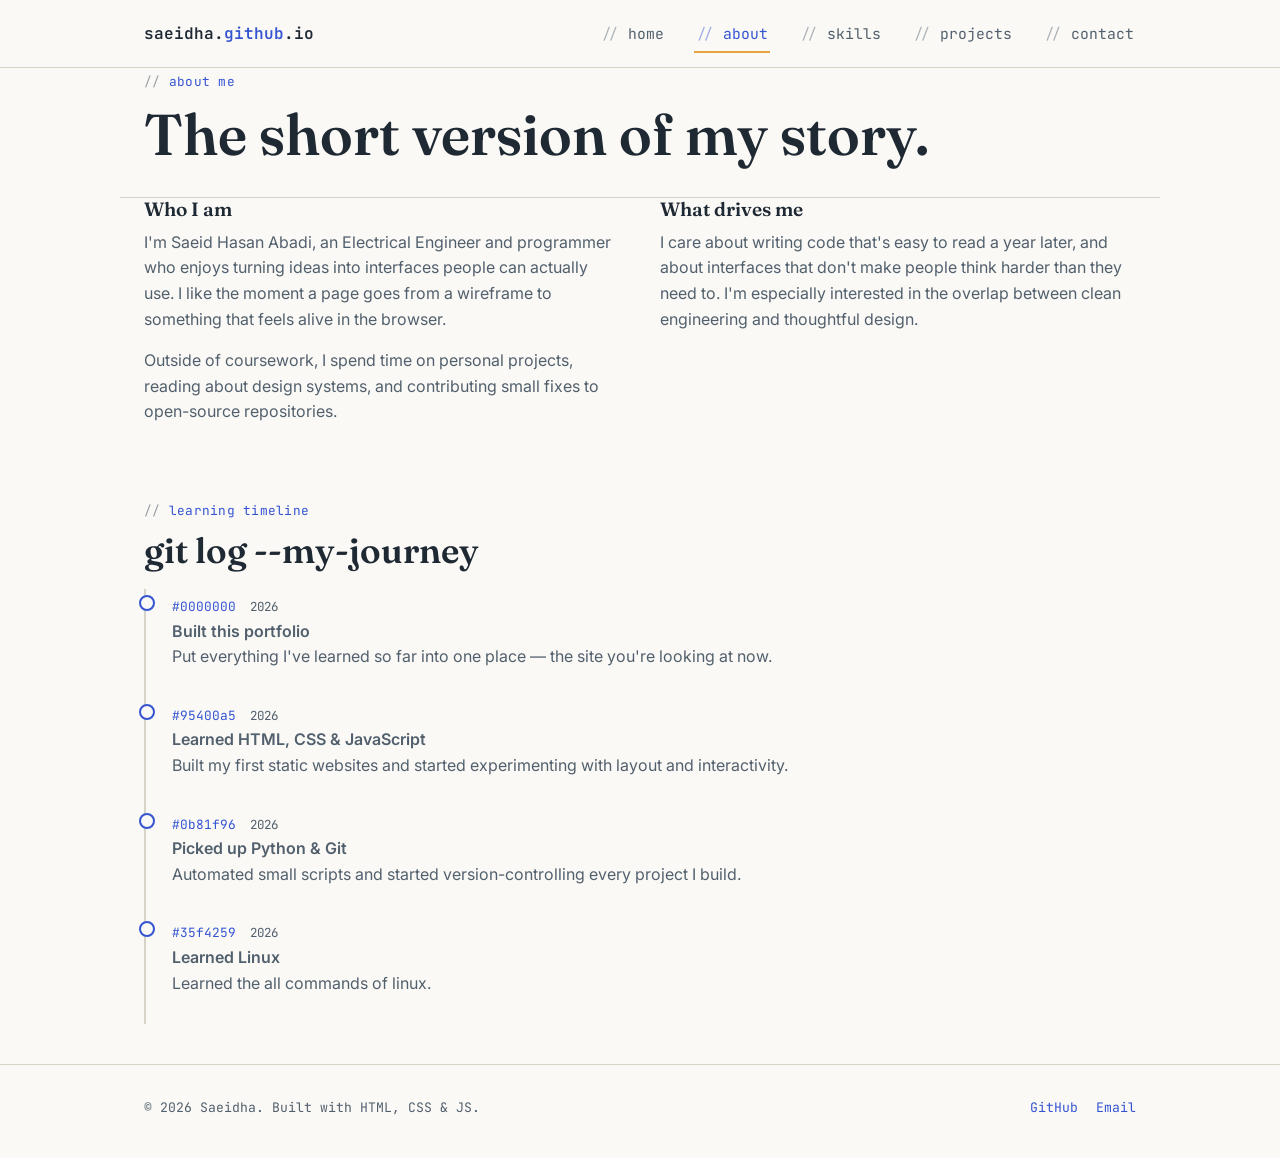
==== about.html @ 1e2b1870 "about page and some part of js has completed" ====
<!DOCTYPE html>
<html lang="en">
<head>
    <meta charset="UTF-8">
    <meta name="viewport" content="width=device-width, initial-scale=1.0">
    <title>About Me</title>
    <link rel="preconnect" href="https://fonts.googleapis.com">
<link href="https://fonts.googleapis.com/css2?family=Fraunces:wght@500;600&family=Inter:wght@400;500;600&family=JetBrains+Mono:wght@400;500&display=swap" rel="stylesheet">
<link rel="stylesheet" href="css files/head.css">
<link rel="stylesheet" href="css files/body.css">
</head>
<body>
    <nav class="site-nav">
  <div class="container nav-inner">
    <a href="index.html" class="brand">saeidha.<span>github</span>.io</a>
    <button class="nav-toggle" id="navToggle" aria-expanded="false" aria-controls="navLinks">menu</button>
    <ul class="nav-links" id="navLinks">
      <li><a href="index.html">home</a></li>
      <li><a href="about.html" aria-current="page">about</a></li>
      <li><a href="skills.html">skills</a></li>
      <li><a href="projects.html">projects</a></li>
      <li><a href="contact.html">contact</a></li>
    </ul>
  </div>
</nav>

<div class="container page-header">
  <p class="eyebrow">about me</p>
  <h1>The short version of my story.</h1>
</div>

<section class="container">
  <div class="bio-block">
    <div>
      <h3>Who I am</h3>
      <p>I'm Saeid Hasan Abadi, an Electrical Engineer and programmer who enjoys turning ideas into interfaces people can actually use. I like the moment a page goes from a wireframe to something that feels alive in the browser.</p>
      <p>Outside of coursework, I spend time on personal projects, reading about design systems, and contributing small fixes to open-source repositories.</p>
    </div>
    <div>
      <h3>What drives me</h3>
      <p>I care about writing code that's easy to read a year later, and about interfaces that don't make people think harder than they need to. I'm especially interested in the overlap between clean engineering and thoughtful design.</p>
    </div>
  </div>

  <p class="eyebrow">learning timeline</p>
  <h2>git log --my-journey</h2>
  <ul class="commit-log">
    <li class="commit">
      <span class="commit-hash">#0000000</span>
      <span class="commit-date">2026</span>
      <p class="commit-msg">Built this portfolio</p>
      <p>Put everything I've learned so far into one place — the site you're looking at now.</p>
    </li>
    <li class="commit">
      <span class="commit-hash">#95400a5</span>
      <span class="commit-date">2026</span>
      <p class="commit-msg">Learned HTML, CSS &amp; JavaScript</p>
      <p>Built my first static websites and started experimenting with layout and interactivity.</p>
    </li>
    <li class="commit">
      <span class="commit-hash">#0b81f96</span>
      <span class="commit-date">2026</span>
      <p class="commit-msg">Picked up Python &amp; Git</p>
      <p>Automated small scripts and started version-controlling every project I build.</p>
    </li>
    <li class="commit">
      <span class="commit-hash">#35f4259</span>
      <span class="commit-date">2026</span>
      <p class="commit-msg">Learned Linux</p>
      <p>Learned the all commands of linux.</p>
    </li>
  </ul>
</section>

<footer class="site-footer">
      <div class="container footer-inner">
        <span>© 2026 Saeidha. Built with HTML, CSS &amp; JS.</span>
        <div class="footer-links">
          <a href="https://github.com/saeidha92" target="_blank" rel="noopener"
            >GitHub</a
          >
          <a href="saeidha@ymail.com">Email</a>
        </div>
      </div>
    </footer>

<script src="js/script.js"></script>
</body>
</html>
---- css files/head.css ----
.site-nav {
  position: sticky;
  top: 0;
  z-index: 50;
  height: var(--nav-height);
  display: flex;
  align-items: center;
  background: rgba(250, 249, 246, 0.88);
  backdrop-filter: blur(8px);
  border-bottom: 1px solid var(--line);
}

.nav-inner {
  width: 100%;
  display: flex;
  align-items: center;
  justify-content: space-between;
}

.brand {
  font-family: var(--font-mono);
  font-weight: 600;
  font-size: 1rem;
  color: var(--ink);
}
.brand span {
  color: var(--accent);
}

.nav-links {
  display: flex;
  gap: 28px;
  list-style: none;
  margin: 0;
  padding: 0;
  font-family: var(--font-mono);
  font-size: 0.92rem;
}

.nav-links a {
  color: var(--ink-soft);
  position: relative;
  padding: 4px 2px;
}
.nav-links a::before {
  content: "// ";
  opacity: 0.45;
}
.nav-links a:hover,
.nav-links a[aria-current="page"] {
  color: var(--accent);
  text-decoration: none;
}
.nav-links a[aria-current="page"]::after {
  content: "";
  position: absolute;
  left: 0;
  right: 0;
  bottom: -6px;
  height: 2px;
  background: var(--accent-warm);
}

.nav-toggle {
  display: none;
  background: none;
  border: 1px solid var(--line);
  border-radius: 6px;
  padding: 6px 10px;
  font-family: var(--font-mono);
  cursor: pointer;
}

@media (max-width: 720px) {
  .nav-toggle {
    display: inline-block;
  }
  .nav-links {
    position: absolute;
    top: var(--nav-height);
    left: 0;
    right: 0;
    background: var(--bg);
    border-bottom: 1px solid var(--line);
    flex-direction: column;
    gap: 0;
    padding: 8px 24px 16px;
    display: none;
  }
  .nav-links.open {
    display: flex;
  }
  .nav-links li {
    padding: 10px 0;
    border-bottom: 1px dashed var(--line);
  }
  .nav-links li:last-child {
    border-bottom: none;
  }
}


/* section */
.page-header {
  padding: 56px 0 24px;
  border-bottom: 1px solid var(--line);
  margin-bottom: 48px;
}

section { padding: 0 0 64px; }
---- css files/body.css ----
/* page root */

:root {
  --bg: #faf9f6;
  --bg-alt: #f1efe8;
  --ink: #1f2933;
  --ink-soft: #52606d;
  --accent: #3454d1;
  --accent-warm: #e8a33d;
  --line: #d8d3c7;
  --card-shadow:
    0 1px 0 rgba(31, 41, 51, 0.04), 0 8px 24px rgba(31, 41, 51, 0.06);

  --font-display: "Fraunces", Georgia, serif;
  --font-body: "Inter", -apple-system, sans-serif;
  --font-mono: "JetBrains Mono", "Courier New", monospace;

  --radius: 10px;
  --nav-height: 68px;
}
* {
  box-sizing: border-box;
}

html {
  scroll-behavior: smooth;
}

body {
  margin: 0;
  background: var(--bg);
  color: var(--ink);
  font-family: var(--font-body);
  line-height: 1.6;
  -webkit-font-smoothing: antialiased;
}

img {
  max-width: 100%;
  display: block;
}

a {
  color: var(--accent);
  text-decoration: none;
}
a:hover {
  text-decoration: underline;
}

:focus-visible {
  outline: 2px solid var(--accent);
  outline-offset: 3px;
  border-radius: 4px;
}

h1,
h2,
h3 {
  font-family: var(--font-display);
  font-weight: 600;
  color: var(--ink);
  line-height: 1.15;
  margin: 0 0 0.5em;
}

h1 {
  font-size: clamp(2.2rem, 4vw + 1rem, 3.6rem);
}
h2 {
  font-size: clamp(1.6rem, 2vw + 1rem, 2.2rem);
}
h3 {
  font-size: 1.2rem;
}

p {
  margin: 0 0 1em;
  color: var(--ink-soft);
  max-width: 62ch;
}

.container {
  max-width: 1040px;
  margin: 0 auto;
  padding: 0 24px;
}

.eyebrow {
  font-family: var(--font-mono);
  font-size: 0.8rem;
  color: var(--accent);
  letter-spacing: 0.02em;
  display: inline-block;
  margin-bottom: 0.75em;
}
.eyebrow::before {
  content: "// ";
  color: var(--ink-soft);
  opacity: 0.6;
}
.btn {
  display: inline-flex;
  align-items: center;
  gap: 8px;
  font-family: var(--font-mono);
  font-size: 0.92rem;
  padding: 11px 20px;
  border-radius: 8px;
  border: 1px solid transparent;
  cursor: pointer;
  transition:
    transform 0.15s ease,
    background 0.15s ease;
}

/* btn */
.btn:hover {
  text-decoration: none;
}
.btn-primary {
  background: var(--ink);
  color: var(--bg);
}
.btn-primary:hover {
  background: var(--accent);
  transform: translateY(-1px);
}
.btn-ghost {
  background: transparent;
  border-color: var(--line);
  color: var(--ink);
}
.btn-ghost:hover {
  border-color: var(--accent);
  color: var(--accent);
}

/* Hero and terminal */
.hero {
  padding: 72px 0 64px;
}
.hero-grid {
  display: grid;
  grid-template-columns: 1.1fr 0.9fr;
  gap: 48px;
  align-items: center;
}
@media (max-width: 800px) {
  .hero-grid {
    grid-template-columns: 1fr;
  }
}

.hero-title {
  margin-bottom: 0.3em;
}
.hero-role {
  font-family: var(--font-mono);
  color: blue;
  font-size: 1.05rem;
  margin-bottom: 1.2em;
}
.hero-actions {
  display: flex;
  gap: 14px;
  flex-wrap: wrap;
  margin-top: 1.6em;
}

.terminal {
  background: var(--ink);
  border-radius: var(--radius);
  box-shadow: var(--card-shadow);
  overflow: hidden;
  font-family: var(--font-mono);
  font-size: 0.9rem;
}
.terminal-bar {
  display: flex;
  gap: 6px;
  padding: 10px 14px;
  background: #171f27;
}
.terminal-bar span {
  width: 10px;
  height: 10px;
  border-radius: 50%;
  background: #4b5a68;
}
.terminal-bar span:nth-child(1) {
  background: #e8a33d;
}
.terminal-body {
  padding: 20px 18px 26px;
  color: #e8e6df;
  min-height: 150px;
}
.terminal-body .prompt {
  color: var(--accent-warm);
}
.terminal-body .cmd {
  color: #ffffff;
}
.terminal-body .out {
  color: #9fb3c8;
  display: block;
  margin: 0.3em 0 0.9em;
}
.caret {
  display: inline-block;
  width: 8px;
  height: 1.1em;
  background: var(--accent-warm);
  vertical-align: text-bottom;
  animation: blink 1s steps(1) infinite;
}
@keyframes blink {
  50% {
    opacity: 0;
  }
}

.avatar-frame {
  width: 96px;
  height: 96px;
  border-radius: 14px;
  overflow: hidden;
  margin-bottom: 20px;
  box-shadow: var(--card-shadow);
}



/* commit part */
.commit-log {
  list-style: none;
  margin: 0;
  padding: 0;
  border-left: 2px solid var(--line);
}
.commit {
  position: relative;
  padding: 4px 0 28px 26px;
}
.commit::before {
  content: "";
  position: absolute;
  left: -7px;
  top: 6px;
  width: 12px;
  height: 12px;
  border-radius: 50%;
  background: var(--bg);
  border: 2px solid var(--accent);
}
.commit-hash {
  font-family: var(--font-mono);
  font-size: 0.8rem;
  color: var(--accent);
  margin-right: 10px;
}
.commit-date {
  font-family: var(--font-mono);
  font-size: 0.78rem;
  color: var(--ink-soft);
}
.commit-msg {
  font-weight: 600;
  margin: 4px 0 2px;
}
.commit p {
  margin: 0;
}

.bio-block {
  display: grid;
  grid-template-columns: 1fr 1fr;
  gap: 40px;
  margin-bottom: 56px;
}
@media (max-width: 760px) {
  .bio-block {
    grid-template-columns: 1fr;
  }
}

/* footer */

.site-footer {
  border-top: 1px solid var(--line);
  margin-top: 40px;
  padding: 32px 0 40px;
}
.footer-inner {
  display: flex;
  justify-content: space-between;
  align-items: center;
  flex-wrap: wrap;
  gap: 12px;
  font-family: var(--font-mono);
  font-size: 0.82rem;
  color: var(--ink-soft);
}
.footer-links { display: flex; gap: 18px; }

@media (prefers-reduced-motion: reduce) {
  * { animation-duration: 0.001ms !important; transition-duration: 0.001ms !important; }
}
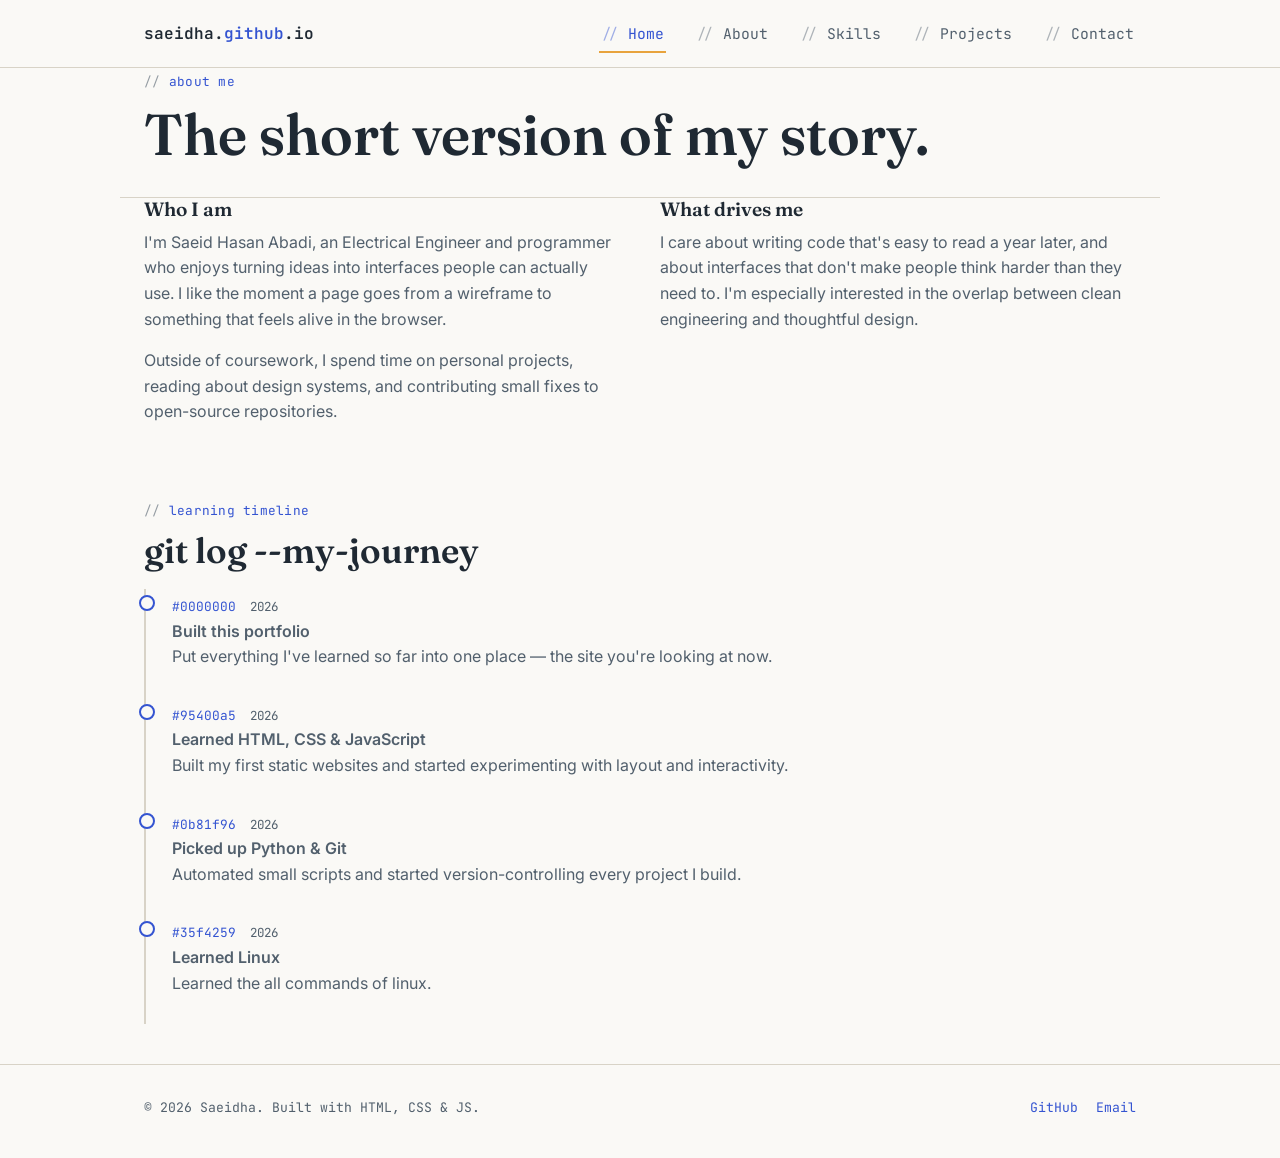
==== commit feaa3a18: "contact page completed and some bugs fixed" ====
--- a/about.html
+++ b/about.html
@@ -11,18 +11,25 @@
 </head>
 <body>
     <nav class="site-nav">
-  <div class="container nav-inner">
-    <a href="index.html" class="brand">saeidha.<span>github</span>.io</a>
-    <button class="nav-toggle" id="navToggle" aria-expanded="false" aria-controls="navLinks">menu</button>
-    <ul class="nav-links" id="navLinks">
-      <li><a href="index.html">home</a></li>
-      <li><a href="about.html" aria-current="page">about</a></li>
-      <li><a href="skills.html">skills</a></li>
-      <li><a href="projects.html">projects</a></li>
-      <li><a href="contact.html">contact</a></li>
-    </ul>
-  </div>
-</nav>
+      <div class="container nav-inner">
+        <a href="index.html" class="brand">saeidha.<span>github</span>.io</a>
+        <button
+          class="nav-toggle"
+          id="navToggle"
+          aria-expanded="false"
+          aria-controls="navLinks"
+        >
+          menu
+        </button>
+        <ul class="nav-links" id="navLinks">
+          <li><a href="index.html" aria-current="page">Home</a></li>
+          <li><a href="about.html">About</a></li>
+          <li><a href="skills.html">Skills</a></li>
+          <li><a href="projects.html">Projects</a></li>
+          <li><a href="contact.html">Contact</a></li>
+        </ul>
+      </div>
+    </nav>
 
 <div class="container page-header">
   <p class="eyebrow">about me</p>
--- a/css files/head.css
+++ b/css files/head.css
@@ -99,7 +99,6 @@
   }
 }
 
-
 /* section */
 .page-header {
   padding: 56px 0 24px;
@@ -107,4 +106,6 @@
   margin-bottom: 48px;
 }
 
-section { padding: 0 0 64px; }+section {
+  padding: 0 0 64px;
+}
--- a/css files/body.css
+++ b/css files/body.css
@@ -230,8 +230,6 @@
   box-shadow: var(--card-shadow);
 }
 
-
-
 /* commit part */
 .commit-log {
   list-style: none;
@@ -302,8 +300,190 @@
   font-size: 0.82rem;
   color: var(--ink-soft);
 }
-.footer-links { display: flex; gap: 18px; }
+.footer-links {
+  display: flex;
+  gap: 18px;
+}
 
 @media (prefers-reduced-motion: reduce) {
-  * { animation-duration: 0.001ms !important; transition-duration: 0.001ms !important; }
-}+  * {
+    animation-duration: 0.001ms !important;
+    transition-duration: 0.001ms !important;
+  }
+}
+
+/* skills */
+.skills-layout {
+  display: grid;
+  grid-template-columns: 1fr 1fr;
+  gap: 40px;
+}
+@media (max-width: 800px) {
+  .skills-layout {
+    grid-template-columns: 1fr;
+  }
+}
+
+.json-card {
+  background: var(--ink);
+  color: #e8e6df;
+  border-radius: var(--radius);
+  padding: 22px 24px;
+  font-family: var(--font-mono);
+  font-size: 0.88rem;
+  overflow-x: auto;
+  box-shadow: var(--card-shadow);
+}
+.json-card .k {
+  color: #9fb3c8;
+}
+.json-card .s {
+  color: var(--accent-warm);
+}
+.json-card .n {
+  color: #7fd1ae;
+}
+
+.badge-grid {
+  display: flex;
+  flex-wrap: wrap;
+  gap: 10px;
+  align-content: flex-start;
+}
+.badge {
+  font-family: var(--font-mono);
+  font-size: 0.85rem;
+  padding: 8px 14px;
+  border: 1px solid var(--line);
+  border-radius: 999px;
+  background: var(--bg-alt);
+  color: var(--ink);
+}
+/* projects */
+project-grid {
+  display: grid;
+  grid-template-columns: repeat(auto-fit, minmax(280px, 1fr));
+  gap: 24px;
+}
+.repo-card {
+  background: #fff;
+  border: 1px solid var(--line);
+  border-radius: var(--radius);
+  padding: 22px;
+  box-shadow: var(--card-shadow);
+  display: flex;
+  flex-direction: column;
+}
+.repo-name {
+  font-family: var(--font-mono);
+  font-weight: 600;
+  font-size: 1.02rem;
+  margin-bottom: 8px;
+  display: flex;
+  align-items: center;
+  gap: 8px;
+}
+.repo-name svg {
+  flex-shrink: 0;
+}
+.repo-desc {
+  flex-grow: 1;
+}
+.repo-tags {
+  display: flex;
+  flex-wrap: wrap;
+  gap: 6px;
+  margin: 10px 0 16px;
+}
+.tag {
+  font-family: var(--font-mono);
+  font-size: 0.72rem;
+  padding: 3px 9px;
+  border-radius: 999px;
+  background: var(--bg-alt);
+  color: var(--ink-soft);
+}
+.repo-meta {
+  display: flex;
+  align-items: center;
+  gap: 6px;
+  font-family: var(--font-mono);
+  font-size: 0.8rem;
+  color: var(--ink-soft);
+  margin-bottom: 14px;
+}
+.lang-dot {
+  width: 9px;
+  height: 9px;
+  border-radius: 50%;
+  background: var(--accent);
+  display: inline-block;
+}
+
+/* contact */
+
+.contact-layout {
+  display: grid;
+  grid-template-columns: 0.9fr 1.1fr;
+  gap: 48px;
+}
+@media (max-width: 800px) {
+  .contact-layout {
+    grid-template-columns: 1fr;
+  }
+}
+.contact-list {
+  list-style: none;
+  margin: 0;
+  padding: 0;
+}
+.contact-list li {
+  padding: 14px 0;
+  border-bottom: 1px solid var(--line);
+  display: flex;
+  align-items: center;
+  gap: 12px;
+}
+.contact-list li:first-child {
+  padding-top: 0;
+}
+
+.field {
+  margin-bottom: 18px;
+}
+.field label {
+  display: block;
+  font-family: var(--font-mono);
+  font-size: 0.85rem;
+  margin-bottom: 6px;
+  color: var(--ink);
+}
+.field input,
+.field textarea {
+  width: 100%;
+  font-family: var(--font-body);
+  font-size: 0.98rem;
+  padding: 11px 13px;
+  border: 1px solid var(--line);
+  border-radius: 8px;
+  background: #fff;
+  color: var(--ink);
+}
+.field input:focus,
+.field textarea:focus {
+  border-color: var(--accent);
+}
+.field-error {
+  font-family: var(--font-mono);
+  font-size: 0.78rem;
+  color: #b8433a;
+  margin-top: 5px;
+  min-height: 1em;
+}
+.form-status {
+  font-family: var(--font-mono);
+  font-size: 0.9rem;
+  margin-top: 10px;
+  min-height: 1.4em;
+  color: #2f8f5b;
+}
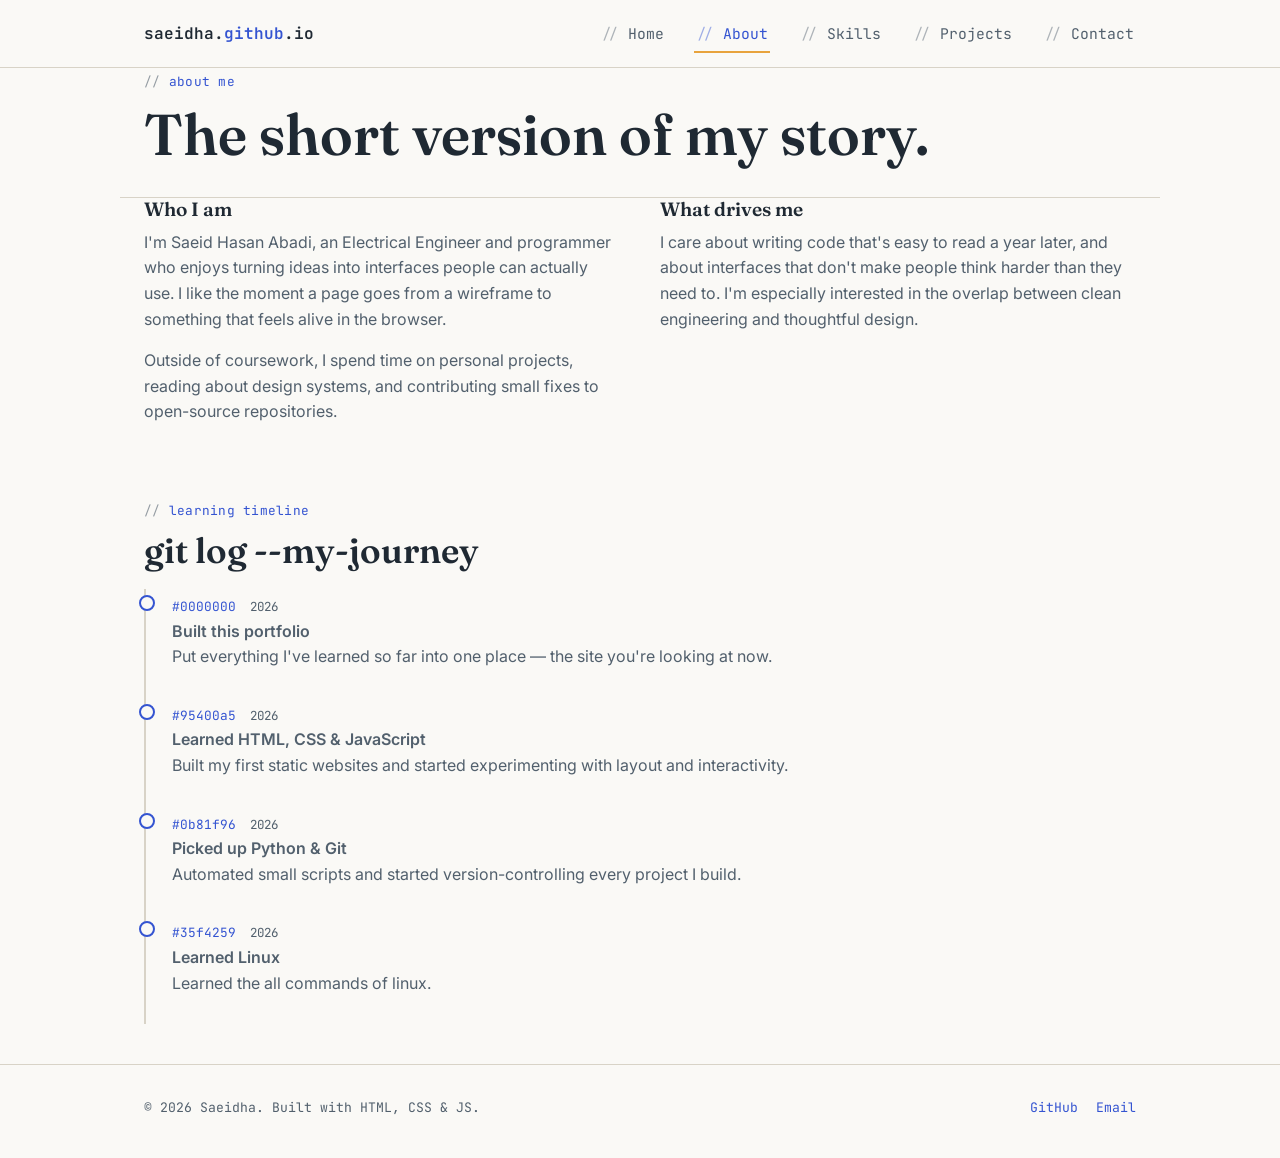
==== commit a49d7b9f: "some bugs fixed" ====
--- a/about.html
+++ b/about.html
@@ -1,15 +1,18 @@
-<!DOCTYPE html>
+<!doctype html>
 <html lang="en">
-<head>
-    <meta charset="UTF-8">
-    <meta name="viewport" content="width=device-width, initial-scale=1.0">
+  <head>
+    <meta charset="UTF-8" />
+    <meta name="viewport" content="width=device-width, initial-scale=1.0" />
     <title>About Me</title>
-    <link rel="preconnect" href="https://fonts.googleapis.com">
-<link href="https://fonts.googleapis.com/css2?family=Fraunces:wght@500;600&family=Inter:wght@400;500;600&family=JetBrains+Mono:wght@400;500&display=swap" rel="stylesheet">
-<link rel="stylesheet" href="css files/head.css">
-<link rel="stylesheet" href="css files/body.css">
-</head>
-<body>
+    <link rel="preconnect" href="https://fonts.googleapis.com" />
+    <link
+      href="https://fonts.googleapis.com/css2?family=Fraunces:wght@500;600&family=Inter:wght@400;500;600&family=JetBrains+Mono:wght@400;500&display=swap"
+      rel="stylesheet"
+    />
+    <link rel="stylesheet" href="css files/head.css" />
+    <link rel="stylesheet" href="css files/body.css" />
+  </head>
+  <body>
     <nav class="site-nav">
       <div class="container nav-inner">
         <a href="index.html" class="brand">saeidha.<span>github</span>.io</a>
@@ -22,8 +25,8 @@
           menu
         </button>
         <ul class="nav-links" id="navLinks">
-          <li><a href="index.html" aria-current="page">Home</a></li>
-          <li><a href="about.html">About</a></li>
+          <li><a href="index.html">Home</a></li>
+          <li><a href="about.html" aria-current="page">About</a></li>
           <li><a href="skills.html">Skills</a></li>
           <li><a href="projects.html">Projects</a></li>
           <li><a href="contact.html">Contact</a></li>
@@ -31,55 +34,78 @@
       </div>
     </nav>
 
-<div class="container page-header">
-  <p class="eyebrow">about me</p>
-  <h1>The short version of my story.</h1>
-</div>
+    <div class="container page-header">
+      <p class="eyebrow">about me</p>
+      <h1>The short version of my story.</h1>
+    </div>
 
-<section class="container">
-  <div class="bio-block">
-    <div>
-      <h3>Who I am</h3>
-      <p>I'm Saeid Hasan Abadi, an Electrical Engineer and programmer who enjoys turning ideas into interfaces people can actually use. I like the moment a page goes from a wireframe to something that feels alive in the browser.</p>
-      <p>Outside of coursework, I spend time on personal projects, reading about design systems, and contributing small fixes to open-source repositories.</p>
-    </div>
-    <div>
-      <h3>What drives me</h3>
-      <p>I care about writing code that's easy to read a year later, and about interfaces that don't make people think harder than they need to. I'm especially interested in the overlap between clean engineering and thoughtful design.</p>
-    </div>
-  </div>
+    <section class="container">
+      <div class="bio-block">
+        <div>
+          <h3>Who I am</h3>
+          <p>
+            I'm Saeid Hasan Abadi, an Electrical Engineer and programmer who
+            enjoys turning ideas into interfaces people can actually use. I like
+            the moment a page goes from a wireframe to something that feels
+            alive in the browser.
+          </p>
+          <p>
+            Outside of coursework, I spend time on personal projects, reading
+            about design systems, and contributing small fixes to open-source
+            repositories.
+          </p>
+        </div>
+        <div>
+          <h3>What drives me</h3>
+          <p>
+            I care about writing code that's easy to read a year later, and
+            about interfaces that don't make people think harder than they need
+            to. I'm especially interested in the overlap between clean
+            engineering and thoughtful design.
+          </p>
+        </div>
+      </div>
 
-  <p class="eyebrow">learning timeline</p>
-  <h2>git log --my-journey</h2>
-  <ul class="commit-log">
-    <li class="commit">
-      <span class="commit-hash">#0000000</span>
-      <span class="commit-date">2026</span>
-      <p class="commit-msg">Built this portfolio</p>
-      <p>Put everything I've learned so far into one place — the site you're looking at now.</p>
-    </li>
-    <li class="commit">
-      <span class="commit-hash">#95400a5</span>
-      <span class="commit-date">2026</span>
-      <p class="commit-msg">Learned HTML, CSS &amp; JavaScript</p>
-      <p>Built my first static websites and started experimenting with layout and interactivity.</p>
-    </li>
-    <li class="commit">
-      <span class="commit-hash">#0b81f96</span>
-      <span class="commit-date">2026</span>
-      <p class="commit-msg">Picked up Python &amp; Git</p>
-      <p>Automated small scripts and started version-controlling every project I build.</p>
-    </li>
-    <li class="commit">
-      <span class="commit-hash">#35f4259</span>
-      <span class="commit-date">2026</span>
-      <p class="commit-msg">Learned Linux</p>
-      <p>Learned the all commands of linux.</p>
-    </li>
-  </ul>
-</section>
+      <p class="eyebrow">learning timeline</p>
+      <h2>git log --my-journey</h2>
+      <ul class="commit-log">
+        <li class="commit">
+          <span class="commit-hash">#0000000</span>
+          <span class="commit-date">2026</span>
+          <p class="commit-msg">Built this portfolio</p>
+          <p>
+            Put everything I've learned so far into one place — the site you're
+            looking at now.
+          </p>
+        </li>
+        <li class="commit">
+          <span class="commit-hash">#95400a5</span>
+          <span class="commit-date">2026</span>
+          <p class="commit-msg">Learned HTML, CSS &amp; JavaScript</p>
+          <p>
+            Built my first static websites and started experimenting with layout
+            and interactivity.
+          </p>
+        </li>
+        <li class="commit">
+          <span class="commit-hash">#0b81f96</span>
+          <span class="commit-date">2026</span>
+          <p class="commit-msg">Picked up Python &amp; Git</p>
+          <p>
+            Automated small scripts and started version-controlling every
+            project I build.
+          </p>
+        </li>
+        <li class="commit">
+          <span class="commit-hash">#35f4259</span>
+          <span class="commit-date">2026</span>
+          <p class="commit-msg">Learned Linux</p>
+          <p>Learned the all commands of linux.</p>
+        </li>
+      </ul>
+    </section>
 
-<footer class="site-footer">
+    <footer class="site-footer">
       <div class="container footer-inner">
         <span>© 2026 Saeidha. Built with HTML, CSS &amp; JS.</span>
         <div class="footer-links">
@@ -91,6 +117,6 @@
       </div>
     </footer>
 
-<script src="js/script.js"></script>
-</body>
-</html>+    <script src="js/script.js"></script>
+  </body>
+</html>
--- a/css files/body.css
+++ b/css files/body.css
@@ -109,9 +109,7 @@
   border-radius: 8px;
   border: 1px solid transparent;
   cursor: pointer;
-  transition:
-    transform 0.15s ease,
-    background 0.15s ease;
+  transition: transform 0.15s ease;
 }
 
 /* btn */
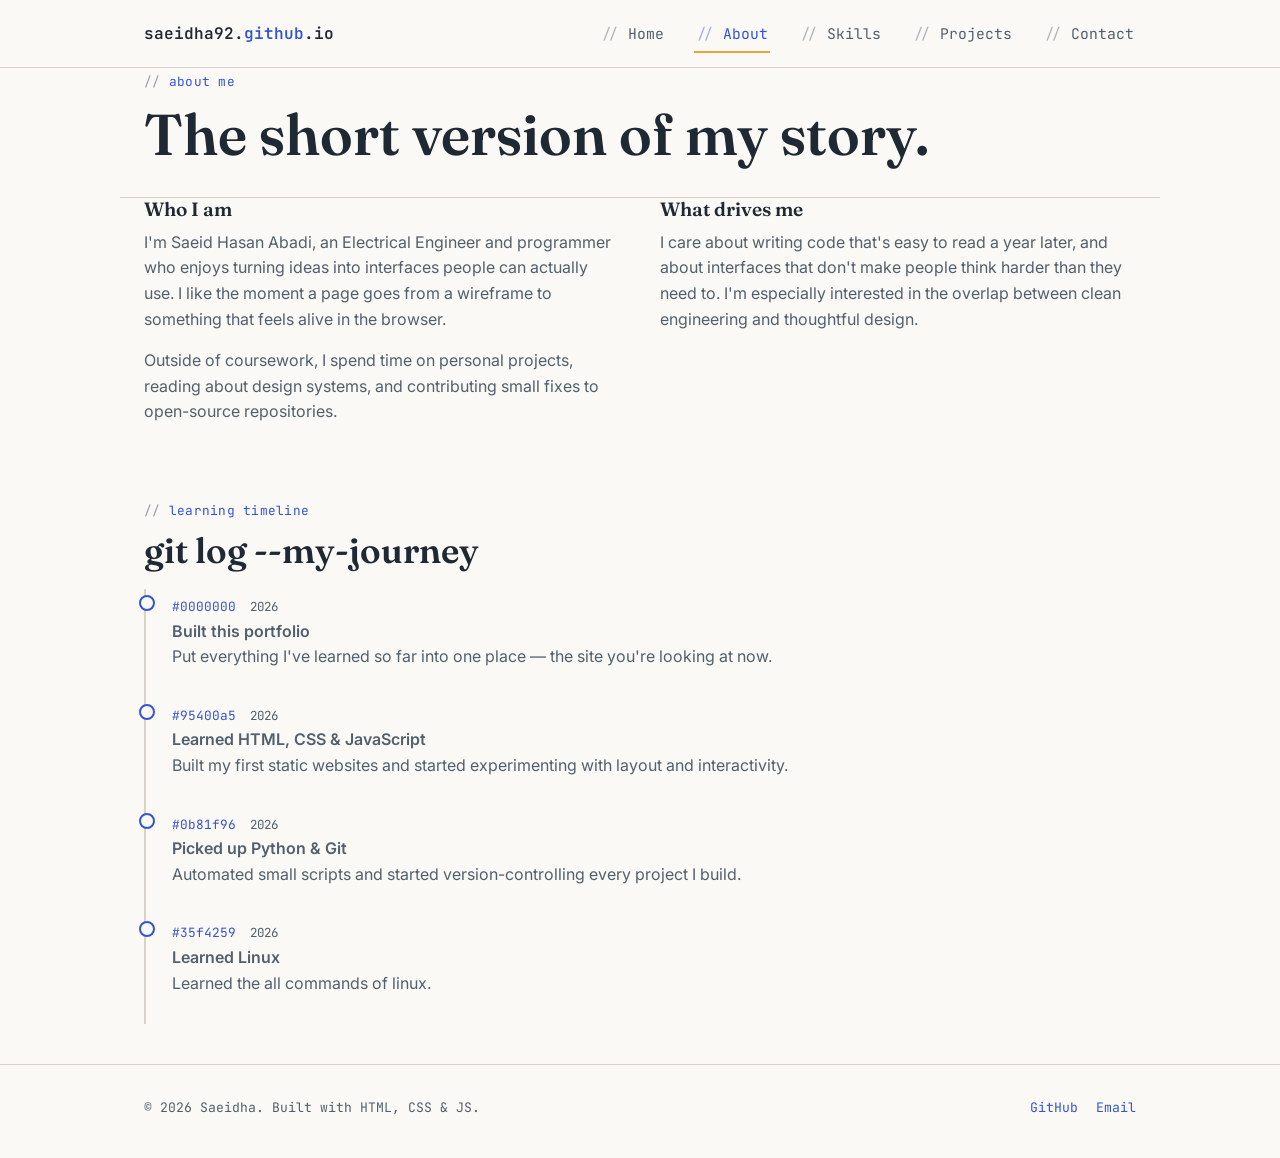
==== commit f1c86a24: "bug fixed" ====
--- a/about.html
+++ b/about.html
@@ -15,7 +15,9 @@
   <body>
     <nav class="site-nav">
       <div class="container nav-inner">
-        <a href="index.html" class="brand">saeidha.<span>github</span>.io</a>
+        <a href="https://saeidha92.github.io/" class="brand"
+          >saeidha92.<span>github</span>.io</a
+        >
         <button
           class="nav-toggle"
           id="navToggle"
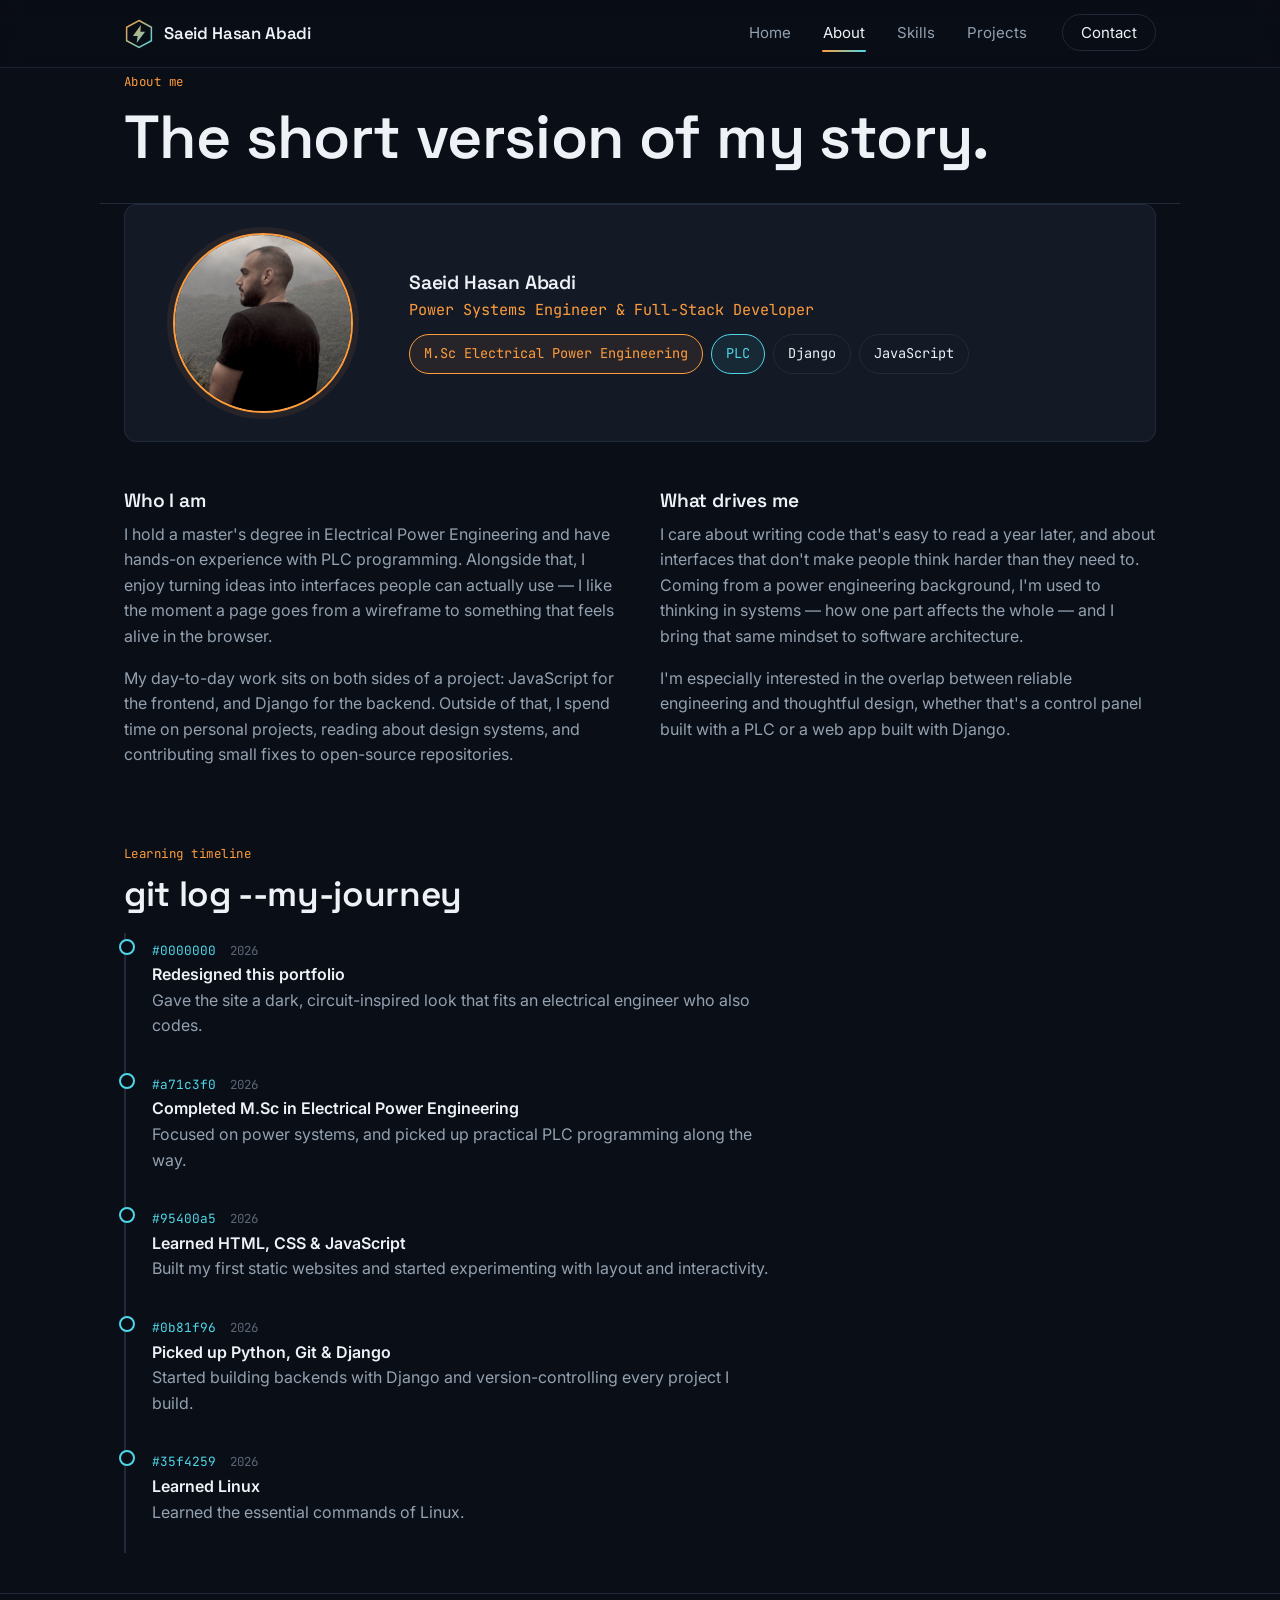
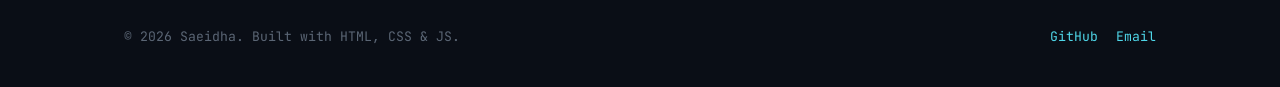
==== commit a19670ba: "redesigned website pages" ====
--- a/about.html
+++ b/about.html
@@ -6,7 +6,7 @@
     <title>About Me</title>
     <link rel="preconnect" href="https://fonts.googleapis.com" />
     <link
-      href="https://fonts.googleapis.com/css2?family=Fraunces:wght@500;600&family=Inter:wght@400;500;600&family=JetBrains+Mono:wght@400;500&display=swap"
+      href="https://fonts.googleapis.com/css2?family=Space+Grotesk:wght@500;600;700&family=Inter:wght@400;500;600&family=JetBrains+Mono:wght@400;500&display=swap"
       rel="stylesheet"
     />
     <link rel="stylesheet" href="css files/head.css" />
@@ -15,9 +15,19 @@
   <body>
     <nav class="site-nav">
       <div class="container nav-inner">
-        <a href="https://saeidha92.github.io/" class="brand"
-          >saeidha92.<span>github</span>.io</a
-        >
+        <a href="index.html" class="brand" aria-label="Saeid Hasan Abadi — Home">
+          <svg class="brand-mark" width="30" height="30" viewBox="0 0 32 32" fill="none" xmlns="http://www.w3.org/2000/svg" aria-hidden="true">
+            <defs>
+              <linearGradient id="brandGrad" x1="2" y1="2" x2="30" y2="30" gradientUnits="userSpaceOnUse">
+                <stop offset="0" stop-color="#ff9d3d" />
+                <stop offset="1" stop-color="#4fd6e8" />
+              </linearGradient>
+            </defs>
+            <path d="M16 1.6 L29.2 8.8 V23.2 L16 30.4 L2.8 23.2 V8.8 Z" stroke="url(#brandGrad)" stroke-width="1.6" />
+            <path d="M18 6.5 L9.5 18 H14.5 L13.5 25.5 L22.5 13.5 H17.5 L18 6.5 Z" fill="url(#brandGrad)" />
+          </svg>
+          Saeid Hasan Abadi
+        </a>
         <button
           class="nav-toggle"
           id="navToggle"
@@ -31,53 +41,86 @@
           <li><a href="about.html" aria-current="page">About</a></li>
           <li><a href="skills.html">Skills</a></li>
           <li><a href="projects.html">Projects</a></li>
-          <li><a href="contact.html">Contact</a></li>
+          <li class="nav-cta"><a href="contact.html">Contact</a></li>
         </ul>
       </div>
     </nav>
 
     <div class="container page-header">
-      <p class="eyebrow">about me</p>
+      <p class="eyebrow">About me</p>
       <h1>The short version of my story.</h1>
     </div>
 
     <section class="container">
+      <div class="profile-card">
+        <div class="profile-photo">
+          <img src="images/photo.jpg" alt="Saeid Hasan Abadi" />
+        </div>
+        <div class="profile-meta">
+          <h3>Saeid Hasan Abadi</h3>
+          <p class="role">Power Systems Engineer &amp; Full-Stack Developer</p>
+          <div class="tags">
+            <span class="badge badge-accent">M.Sc Electrical Power Engineering</span>
+            <span class="badge badge-cool">PLC</span>
+            <span class="badge">Django</span>
+            <span class="badge">JavaScript</span>
+          </div>
+        </div>
+      </div>
+
       <div class="bio-block">
         <div>
           <h3>Who I am</h3>
           <p>
-            I'm Saeid Hasan Abadi, an Electrical Engineer and programmer who
-            enjoys turning ideas into interfaces people can actually use. I like
-            the moment a page goes from a wireframe to something that feels
-            alive in the browser.
+            I hold a master's degree in Electrical Power Engineering and have
+            hands-on experience with PLC programming. Alongside that, I
+            enjoy turning ideas into interfaces people can actually use — I
+            like the moment a page goes from a wireframe to something that
+            feels alive in the browser.
           </p>
           <p>
-            Outside of coursework, I spend time on personal projects, reading
-            about design systems, and contributing small fixes to open-source
-            repositories.
+            My day-to-day work sits on both sides of a project: JavaScript
+            for the frontend, and Django for the backend. Outside of that, I
+            spend time on personal projects, reading about design systems,
+            and contributing small fixes to open-source repositories.
           </p>
         </div>
         <div>
           <h3>What drives me</h3>
           <p>
             I care about writing code that's easy to read a year later, and
-            about interfaces that don't make people think harder than they need
-            to. I'm especially interested in the overlap between clean
-            engineering and thoughtful design.
+            about interfaces that don't make people think harder than they
+            need to. Coming from a power engineering background, I'm used to
+            thinking in systems — how one part affects the whole — and I
+            bring that same mindset to software architecture.
+          </p>
+          <p>
+            I'm especially interested in the overlap between reliable
+            engineering and thoughtful design, whether that's a control
+            panel built with a PLC or a web app built with Django.
           </p>
         </div>
       </div>
 
-      <p class="eyebrow">learning timeline</p>
+      <p class="eyebrow">Learning timeline</p>
       <h2>git log --my-journey</h2>
       <ul class="commit-log">
         <li class="commit">
           <span class="commit-hash">#0000000</span>
           <span class="commit-date">2026</span>
-          <p class="commit-msg">Built this portfolio</p>
+          <p class="commit-msg">Redesigned this portfolio</p>
           <p>
-            Put everything I've learned so far into one place — the site you're
-            looking at now.
+            Gave the site a dark, circuit-inspired look that fits an
+            electrical engineer who also codes.
+          </p>
+        </li>
+        <li class="commit">
+          <span class="commit-hash">#a71c3f0</span>
+          <span class="commit-date">2026</span>
+          <p class="commit-msg">Completed M.Sc in Electrical Power Engineering</p>
+          <p>
+            Focused on power systems, and picked up practical PLC
+            programming along the way.
           </p>
         </li>
         <li class="commit">
@@ -85,24 +128,24 @@
           <span class="commit-date">2026</span>
           <p class="commit-msg">Learned HTML, CSS &amp; JavaScript</p>
           <p>
-            Built my first static websites and started experimenting with layout
-            and interactivity.
+            Built my first static websites and started experimenting with
+            layout and interactivity.
           </p>
         </li>
         <li class="commit">
           <span class="commit-hash">#0b81f96</span>
           <span class="commit-date">2026</span>
-          <p class="commit-msg">Picked up Python &amp; Git</p>
+          <p class="commit-msg">Picked up Python, Git &amp; Django</p>
           <p>
-            Automated small scripts and started version-controlling every
-            project I build.
+            Started building backends with Django and
+            version-controlling every project I build.
           </p>
         </li>
         <li class="commit">
           <span class="commit-hash">#35f4259</span>
           <span class="commit-date">2026</span>
           <p class="commit-msg">Learned Linux</p>
-          <p>Learned the all commands of linux.</p>
+          <p>Learned the essential commands of Linux.</p>
         </li>
       </ul>
     </section>
@@ -114,7 +157,7 @@
           <a href="https://github.com/saeidha92" target="_blank" rel="noopener"
             >GitHub</a
           >
-          <a href="saeidha@ymail.com">Email</a>
+          <a href="mailto:saeidha@ymail.com">Email</a>
         </div>
       </div>
     </footer>
--- a/css files/head.css
+++ b/css files/head.css
@@ -5,9 +5,9 @@
   height: var(--nav-height);
   display: flex;
   align-items: center;
-  background: rgba(250, 249, 246, 0.88);
-  backdrop-filter: blur(8px);
-  border-bottom: 1px solid var(--line);
+  background: rgba(10, 14, 22, 0.78);
+  backdrop-filter: blur(10px);
+  border-bottom: 1px solid var(--line-soft);
 }
 
 .nav-inner {
@@ -18,47 +18,75 @@
 }
 
 .brand {
-  font-family: var(--font-mono);
+  font-family: var(--font-display);
   font-weight: 600;
-  font-size: 1rem;
+  font-size: 1.05rem;
   color: var(--ink);
+  display: inline-flex;
+  align-items: center;
+  gap: 10px;
+  letter-spacing: -0.01em;
 }
-.brand span {
-  color: var(--accent);
+.brand-mark {
+  flex-shrink: 0;
+  display: block;
 }
 
 .nav-links {
   display: flex;
-  gap: 28px;
+  align-items: center;
+  gap: 30px;
   list-style: none;
   margin: 0;
   padding: 0;
-  font-family: var(--font-mono);
-  font-size: 0.92rem;
+  font-family: var(--font-body);
+  font-size: 0.94rem;
 }
 
 .nav-links a {
   color: var(--ink-soft);
   position: relative;
-  padding: 4px 2px;
+  padding: 6px 1px;
+  transition: color 0.2s ease;
 }
-.nav-links a::before {
-  content: "// ";
-  opacity: 0.45;
+.nav-links a::after {
+  content: "";
+  position: absolute;
+  left: 0;
+  right: 100%;
+  bottom: -4px;
+  height: 2px;
+  border-radius: 2px;
+  background: linear-gradient(90deg, var(--accent), var(--accent-2));
+  transition: right 0.28s ease;
 }
 .nav-links a:hover,
 .nav-links a[aria-current="page"] {
-  color: var(--accent);
+  color: var(--ink);
   text-decoration: none;
 }
+.nav-links a:hover::after,
 .nav-links a[aria-current="page"]::after {
-  content: "";
-  position: absolute;
-  left: 0;
   right: 0;
-  bottom: -6px;
-  height: 2px;
-  background: var(--accent-warm);
+}
+
+.nav-cta {
+  margin-left: 4px;
+}
+.nav-cta a {
+  padding: 8px 18px;
+  border: 1px solid var(--line);
+  border-radius: 999px;
+  color: var(--ink);
+}
+.nav-cta a::after {
+  display: none;
+}
+.nav-cta a:hover,
+.nav-cta a[aria-current="page"] {
+  border-color: var(--accent-2);
+  color: var(--accent-2);
+  background: rgba(79, 214, 232, 0.08);
 }
 
 .nav-toggle {
@@ -68,6 +96,7 @@
   border-radius: 6px;
   padding: 6px 10px;
   font-family: var(--font-mono);
+  color: var(--ink);
   cursor: pointer;
 }
 
@@ -80,7 +109,7 @@
     top: var(--nav-height);
     left: 0;
     right: 0;
-    background: var(--bg);
+    background: var(--bg-alt);
     border-bottom: 1px solid var(--line);
     flex-direction: column;
     gap: 0;
--- a/css files/body.css
+++ b/css files/body.css
@@ -1,23 +1,31 @@
-/* page root */
-
+/* ============================================================
+   Design tokens — "power grid / circuit" dark theme
+   ============================================================ */
 :root {
-  --bg: #faf9f6;
-  --bg-alt: #f1efe8;
-  --ink: #1f2933;
-  --ink-soft: #52606d;
-  --accent: #3454d1;
-  --accent-warm: #e8a33d;
-  --line: #d8d3c7;
+  --bg: #0a0e16;
+  --bg-alt: #0f141f;
+  --panel: #131a26;
+  --panel-soft: #0f1520;
+  --ink: #eef2f6;
+  --ink-soft: #93a1b0;
+  --ink-faint: #5b6675;
+  --accent: #ff9d3d;
+  --accent-soft: #ffb968;
+  --accent-2: #4fd6e8;
+  --line: #202a38;
+  --line-soft: #182130;
   --card-shadow:
-    0 1px 0 rgba(31, 41, 51, 0.04), 0 8px 24px rgba(31, 41, 51, 0.06);
-
-  --font-display: "Fraunces", Georgia, serif;
-  --font-body: "Inter", -apple-system, sans-serif;
+    0 1px 0 rgba(0, 0, 0, 0.3), 0 16px 40px rgba(0, 0, 0, 0.45);
+
+  --font-display: "Space Grotesk", "Inter", sans-serif;
+  --font-body: "Inter", -apple-system, BlinkMacSystemFont, sans-serif;
   --font-mono: "JetBrains Mono", "Courier New", monospace;
 
-  --radius: 10px;
+  --radius: 12px;
+  --radius-sm: 8px;
   --nav-height: 68px;
 }
+
 * {
   box-sizing: border-box;
 }
@@ -41,7 +49,7 @@
 }
 
 a {
-  color: var(--accent);
+  color: var(--accent-2);
   text-decoration: none;
 }
 a:hover {
@@ -49,7 +57,7 @@
 }
 
 :focus-visible {
-  outline: 2px solid var(--accent);
+  outline: 2px solid var(--accent-2);
   outline-offset: 3px;
   border-radius: 4px;
 }
@@ -62,10 +70,11 @@
   color: var(--ink);
   line-height: 1.15;
   margin: 0 0 0.5em;
+  letter-spacing: -0.01em;
 }
 
 h1 {
-  font-size: clamp(2.2rem, 4vw + 1rem, 3.6rem);
+  font-size: clamp(2.3rem, 4vw + 1rem, 3.8rem);
 }
 h2 {
   font-size: clamp(1.6rem, 2vw + 1rem, 2.2rem);
@@ -81,47 +90,45 @@
 }
 
 .container {
-  max-width: 1040px;
+  max-width: 1080px;
   margin: 0 auto;
   padding: 0 24px;
 }
 
 .eyebrow {
   font-family: var(--font-mono);
-  font-size: 0.8rem;
+  font-size: 0.78rem;
   color: var(--accent);
-  letter-spacing: 0.02em;
+  letter-spacing: 0.04em;
   display: inline-block;
-  margin-bottom: 0.75em;
-}
-.eyebrow::before {
-  content: "// ";
-  color: var(--ink-soft);
-  opacity: 0.6;
-}
+  margin-bottom: 0.85em;
+}
+
 .btn {
   display: inline-flex;
   align-items: center;
   gap: 8px;
   font-family: var(--font-mono);
   font-size: 0.92rem;
-  padding: 11px 20px;
-  border-radius: 8px;
+  padding: 12px 22px;
+  border-radius: var(--radius-sm);
   border: 1px solid transparent;
   cursor: pointer;
-  transition: transform 0.15s ease;
-}
-
-/* btn */
+  transition:
+    transform 0.15s ease,
+    background 0.15s ease,
+    border-color 0.15s ease,
+    color 0.15s ease;
+}
 .btn:hover {
   text-decoration: none;
 }
 .btn-primary {
-  background: var(--ink);
-  color: var(--bg);
+  background: var(--accent);
+  color: #14100a;
 }
 .btn-primary:hover {
-  background: var(--accent);
+  background: var(--accent-soft);
   transform: translateY(-1px);
 }
 .btn-ghost {
@@ -130,44 +137,180 @@
   color: var(--ink);
 }
 .btn-ghost:hover {
-  border-color: var(--accent);
+  border-color: var(--accent-2);
+  color: var(--accent-2);
+}
+
+/* ============================================================
+   Full-page animated hero (home page only)
+   ============================================================ */
+.hero-full {
+  position: relative;
+  min-height: 100svh;
+  display: flex;
+  align-items: center;
+  overflow: hidden;
+  background: radial-gradient(ellipse at 50% -10%, #131c2c 0%, var(--bg) 60%);
+  border-bottom: 1px solid var(--line-soft);
+}
+
+.circuit-bg {
+  position: absolute;
+  inset: -20px;
+  width: calc(100% + 40px);
+  height: calc(100% + 40px);
+  z-index: 0;
+  will-change: transform;
+}
+.circuit-bg svg {
+  width: 100%;
+  height: 100%;
+  display: block;
+}
+.circuit-grid-dot {
+  fill: var(--line);
+  opacity: 0.6;
+}
+.circuit-trace {
+  fill: none;
+  stroke: var(--ink-faint);
+  stroke-width: 1.5;
+  stroke-linecap: round;
+  opacity: 0.4;
+}
+.circuit-node {
+  fill: var(--ink-faint);
+  opacity: 0.5;
+}
+.pulse-dot {
+  filter: drop-shadow(0 0 5px currentColor) drop-shadow(0 0 10px currentColor);
+}
+.pulse-dot.cool {
+  fill: var(--accent-2);
+  color: var(--accent-2);
+}
+.pulse-dot.warm {
+  fill: var(--accent);
   color: var(--accent);
 }
-
-/* Hero and terminal */
-.hero {
-  padding: 72px 0 64px;
+.hero-full::after {
+  content: "";
+  position: absolute;
+  inset: 0;
+  z-index: 0;
+  background: radial-gradient(
+    ellipse 65% 55% at 32% 40%,
+    rgba(10, 14, 22, 0.15) 0%,
+    rgba(10, 14, 22, 0.65) 55%,
+    rgba(10, 14, 22, 0.92) 100%
+  );
+  pointer-events: none;
+}
+
+.hero-inner {
+  position: relative;
+  z-index: 1;
+  width: 100%;
+  padding: calc(var(--nav-height) + 40px) 0 64px;
 }
 .hero-grid {
   display: grid;
-  grid-template-columns: 1.1fr 0.9fr;
+  grid-template-columns: 1.15fr 0.85fr;
   gap: 48px;
   align-items: center;
 }
-@media (max-width: 800px) {
+@media (max-width: 860px) {
   .hero-grid {
     grid-template-columns: 1fr;
   }
 }
 
+.hero-tag {
+  display: inline-flex;
+  align-items: center;
+  gap: 8px;
+  font-family: var(--font-mono);
+  font-size: 0.78rem;
+  color: var(--accent-2);
+  border: 1px solid var(--line);
+  background: rgba(79, 214, 232, 0.06);
+  padding: 6px 12px;
+  border-radius: 999px;
+  margin-bottom: 1.4em;
+}
+.hero-tag .dot {
+  width: 7px;
+  height: 7px;
+  border-radius: 50%;
+  background: var(--accent-2);
+  box-shadow: 0 0 8px var(--accent-2);
+  animation: status-pulse 2.6s ease-in-out infinite;
+}
+@keyframes status-pulse {
+  0%,
+  100% {
+    opacity: 0.5;
+    transform: scale(0.85);
+  }
+  50% {
+    opacity: 1;
+    transform: scale(1.15);
+  }
+}
+
 .hero-title {
   margin-bottom: 0.3em;
 }
+.hero-title .line {
+  display: block;
+}
 .hero-role {
   font-family: var(--font-mono);
-  color: blue;
+  color: var(--accent);
   font-size: 1.05rem;
-  margin-bottom: 1.2em;
+  margin-bottom: 1.3em;
 }
 .hero-actions {
   display: flex;
   gap: 14px;
   flex-wrap: wrap;
-  margin-top: 1.6em;
-}
-
+  margin-top: 1.7em;
+}
+
+.scroll-cue {
+  position: absolute;
+  left: 50%;
+  bottom: 28px;
+  transform: translateX(-50%);
+  z-index: 1;
+  display: flex;
+  flex-direction: column;
+  align-items: center;
+  gap: 6px;
+  font-family: var(--font-mono);
+  font-size: 0.72rem;
+  color: var(--ink-faint);
+  animation: cue-bob 2.2s ease-in-out infinite;
+}
+.scroll-cue span {
+  width: 1px;
+  height: 22px;
+  background: linear-gradient(var(--ink-faint), transparent);
+}
+@keyframes cue-bob {
+  0%,
+  100% {
+    transform: translate(-50%, 0);
+  }
+  50% {
+    transform: translate(-50%, 6px);
+  }
+}
+
+/* Status / terminal panel */
 .terminal {
-  background: var(--ink);
+  background: var(--panel);
+  border: 1px solid var(--line);
   border-radius: var(--radius);
   box-shadow: var(--card-shadow);
   overflow: hidden;
@@ -176,32 +319,42 @@
 }
 .terminal-bar {
   display: flex;
+  align-items: center;
+  justify-content: space-between;
+  padding: 10px 16px;
+  background: var(--panel-soft);
+  border-bottom: 1px solid var(--line);
+}
+.terminal-bar .dots {
+  display: flex;
   gap: 6px;
-  padding: 10px 14px;
-  background: #171f27;
-}
-.terminal-bar span {
+}
+.terminal-bar .dots span {
   width: 10px;
   height: 10px;
   border-radius: 50%;
-  background: #4b5a68;
-}
-.terminal-bar span:nth-child(1) {
-  background: #e8a33d;
+  background: #2a3444;
+}
+.terminal-bar .dots span:nth-child(1) {
+  background: var(--accent);
+}
+.terminal-bar .label {
+  color: var(--ink-faint);
+  font-size: 0.75rem;
 }
 .terminal-body {
   padding: 20px 18px 26px;
-  color: #e8e6df;
-  min-height: 150px;
+  color: #d7dee6;
+  min-height: 170px;
 }
 .terminal-body .prompt {
-  color: var(--accent-warm);
+  color: var(--accent);
 }
 .terminal-body .cmd {
   color: #ffffff;
 }
 .terminal-body .out {
-  color: #9fb3c8;
+  color: var(--accent-2);
   display: block;
   margin: 0.3em 0 0.9em;
 }
@@ -209,7 +362,7 @@
   display: inline-block;
   width: 8px;
   height: 1.1em;
-  background: var(--accent-warm);
+  background: var(--accent);
   vertical-align: text-bottom;
   animation: blink 1s steps(1) infinite;
 }
@@ -219,16 +372,50 @@
   }
 }
 
-.avatar-frame {
-  width: 96px;
-  height: 96px;
-  border-radius: 14px;
-  overflow: hidden;
-  margin-bottom: 20px;
-  box-shadow: var(--card-shadow);
-}
-
-/* commit part */
+/* ============================================================
+   Overview / generic two-col section (index)
+   ============================================================ */
+.overview-layout {
+  display: grid;
+  grid-template-columns: 1fr 1fr;
+  gap: 24px;
+}
+@media (max-width: 800px) {
+  .overview-layout {
+    grid-template-columns: 1fr;
+  }
+}
+.overview-card {
+  background: var(--panel);
+  border: 1px solid var(--line);
+  border-radius: var(--radius);
+  padding: 26px 26px 22px;
+  transition: border-color 0.2s ease, transform 0.2s ease;
+}
+.overview-card:hover {
+  border-color: var(--accent-2);
+  transform: translateY(-2px);
+}
+.overview-card h3 {
+  display: flex;
+  align-items: center;
+  gap: 10px;
+}
+.overview-card .icon {
+  width: 34px;
+  height: 34px;
+  border-radius: 8px;
+  display: flex;
+  align-items: center;
+  justify-content: center;
+  background: rgba(255, 157, 61, 0.1);
+  color: var(--accent);
+  flex-shrink: 0;
+}
+
+/* ============================================================
+   Commit / learning timeline
+   ============================================================ */
 .commit-log {
   list-style: none;
   margin: 0;
@@ -248,22 +435,23 @@
   height: 12px;
   border-radius: 50%;
   background: var(--bg);
-  border: 2px solid var(--accent);
+  border: 2px solid var(--accent-2);
 }
 .commit-hash {
   font-family: var(--font-mono);
   font-size: 0.8rem;
-  color: var(--accent);
+  color: var(--accent-2);
   margin-right: 10px;
 }
 .commit-date {
   font-family: var(--font-mono);
   font-size: 0.78rem;
-  color: var(--ink-soft);
+  color: var(--ink-faint);
 }
 .commit-msg {
   font-weight: 600;
   margin: 4px 0 2px;
+  color: var(--ink);
 }
 .commit p {
   margin: 0;
@@ -281,8 +469,62 @@
   }
 }
 
-/* footer */
-
+/* Profile photo — About page only */
+.profile-card {
+  display: grid;
+  grid-template-columns: 220px 1fr;
+  gap: 36px;
+  align-items: center;
+  margin-bottom: 48px;
+  padding: 28px;
+  background: var(--panel);
+  border: 1px solid var(--line);
+  border-radius: var(--radius);
+}
+@media (max-width: 700px) {
+  .profile-card {
+    grid-template-columns: 1fr;
+    text-align: center;
+  }
+}
+.profile-photo {
+  width: 180px;
+  height: 180px;
+  border-radius: 50%;
+  overflow: hidden;
+  border: 2px solid var(--accent);
+  box-shadow: 0 0 0 6px rgba(255, 157, 61, 0.08);
+  margin: 0 auto;
+}
+.profile-photo img {
+  width: 100%;
+  height: 100%;
+  object-fit: cover;
+}
+.profile-meta h3 {
+  margin-bottom: 0.2em;
+}
+.profile-meta .role {
+  font-family: var(--font-mono);
+  color: var(--accent);
+  font-size: 0.95rem;
+  margin-bottom: 0.8em;
+}
+.profile-meta .tags {
+  display: flex;
+  gap: 8px;
+  flex-wrap: wrap;
+  justify-content: flex-start;
+}
+@media (max-width: 700px) {
+  .profile-meta .tags {
+    justify-content: center;
+  }
+}
+
+/* ============================================================
+   Footer
+   ============================================================ */
 .site-footer {
   border-top: 1px solid var(--line);
   margin-top: 40px;
@@ -296,7 +538,7 @@
   gap: 12px;
   font-family: var(--font-mono);
   font-size: 0.82rem;
-  color: var(--ink-soft);
+  color: var(--ink-faint);
 }
 .footer-links {
   display: flex;
@@ -310,7 +552,9 @@
   }
 }
 
-/* skills */
+/* ============================================================
+   Skills
+   ============================================================ */
 .skills-layout {
   display: grid;
   grid-template-columns: 1fr 1fr;
@@ -323,8 +567,9 @@
 }
 
 .json-card {
-  background: var(--ink);
-  color: #e8e6df;
+  background: var(--panel);
+  border: 1px solid var(--line);
+  color: #d7dee6;
   border-radius: var(--radius);
   padding: 22px 24px;
   font-family: var(--font-mono);
@@ -333,10 +578,10 @@
   box-shadow: var(--card-shadow);
 }
 .json-card .k {
-  color: #9fb3c8;
+  color: var(--accent-2);
 }
 .json-card .s {
-  color: var(--accent-warm);
+  color: var(--accent);
 }
 .json-card .n {
   color: #7fd1ae;
@@ -354,23 +599,54 @@
   padding: 8px 14px;
   border: 1px solid var(--line);
   border-radius: 999px;
-  background: var(--bg-alt);
+  background: var(--panel);
   color: var(--ink);
 }
-/* projects */
-project-grid {
+.badge.badge-accent {
+  border-color: var(--accent);
+  color: var(--accent);
+  background: rgba(255, 157, 61, 0.08);
+}
+.badge.badge-cool {
+  border-color: var(--accent-2);
+  color: var(--accent-2);
+  background: rgba(79, 214, 232, 0.08);
+}
+
+.skill-groups {
+  display: grid;
+  gap: 28px;
+  margin-top: 12px;
+}
+.skill-group h4 {
+  font-family: var(--font-mono);
+  font-size: 0.82rem;
+  color: var(--ink-faint);
+  margin: 0 0 12px;
+  text-transform: none;
+}
+
+/* ============================================================
+   Projects
+   ============================================================ */
+.project-grid {
   display: grid;
   grid-template-columns: repeat(auto-fit, minmax(280px, 1fr));
   gap: 24px;
 }
 .repo-card {
-  background: #fff;
+  background: var(--panel);
   border: 1px solid var(--line);
   border-radius: var(--radius);
   padding: 22px;
   box-shadow: var(--card-shadow);
   display: flex;
   flex-direction: column;
+  transition: border-color 0.2s ease, transform 0.2s ease;
+}
+.repo-card:hover {
+  border-color: var(--accent-2);
+  transform: translateY(-2px);
 }
 .repo-name {
   font-family: var(--font-mono);
@@ -380,12 +656,14 @@
   display: flex;
   align-items: center;
   gap: 8px;
+  color: var(--ink);
 }
 .repo-name svg {
   flex-shrink: 0;
 }
 .repo-desc {
   flex-grow: 1;
+  color: var(--ink-soft);
 }
 .repo-tags {
   display: flex;
@@ -398,7 +676,8 @@
   font-size: 0.72rem;
   padding: 3px 9px;
   border-radius: 999px;
-  background: var(--bg-alt);
+  background: var(--panel-soft);
+  border: 1px solid var(--line);
   color: var(--ink-soft);
 }
 .repo-meta {
@@ -407,19 +686,20 @@
   gap: 6px;
   font-family: var(--font-mono);
   font-size: 0.8rem;
-  color: var(--ink-soft);
+  color: var(--ink-faint);
   margin-bottom: 14px;
 }
 .lang-dot {
   width: 9px;
   height: 9px;
   border-radius: 50%;
-  background: var(--accent);
+  background: var(--accent-2);
   display: inline-block;
 }
 
-/* contact */
-
+/* ============================================================
+   Contact
+   ============================================================ */
 .contact-layout {
   display: grid;
   grid-template-columns: 0.9fr 1.1fr;
@@ -463,18 +743,23 @@
   font-size: 0.98rem;
   padding: 11px 13px;
   border: 1px solid var(--line);
-  border-radius: 8px;
-  background: #fff;
+  border-radius: var(--radius-sm);
+  background: var(--panel);
   color: var(--ink);
+}
+.field input::placeholder,
+.field textarea::placeholder {
+  color: var(--ink-faint);
 }
 .field input:focus,
 .field textarea:focus {
-  border-color: var(--accent);
+  border-color: var(--accent-2);
+  outline: none;
 }
 .field-error {
   font-family: var(--font-mono);
   font-size: 0.78rem;
-  color: #b8433a;
+  color: #ff7a6e;
   margin-top: 5px;
   min-height: 1em;
 }
@@ -483,5 +768,5 @@
   font-size: 0.9rem;
   margin-top: 10px;
   min-height: 1.4em;
-  color: #2f8f5b;
-}
+  color: #6bd6a0;
+}
